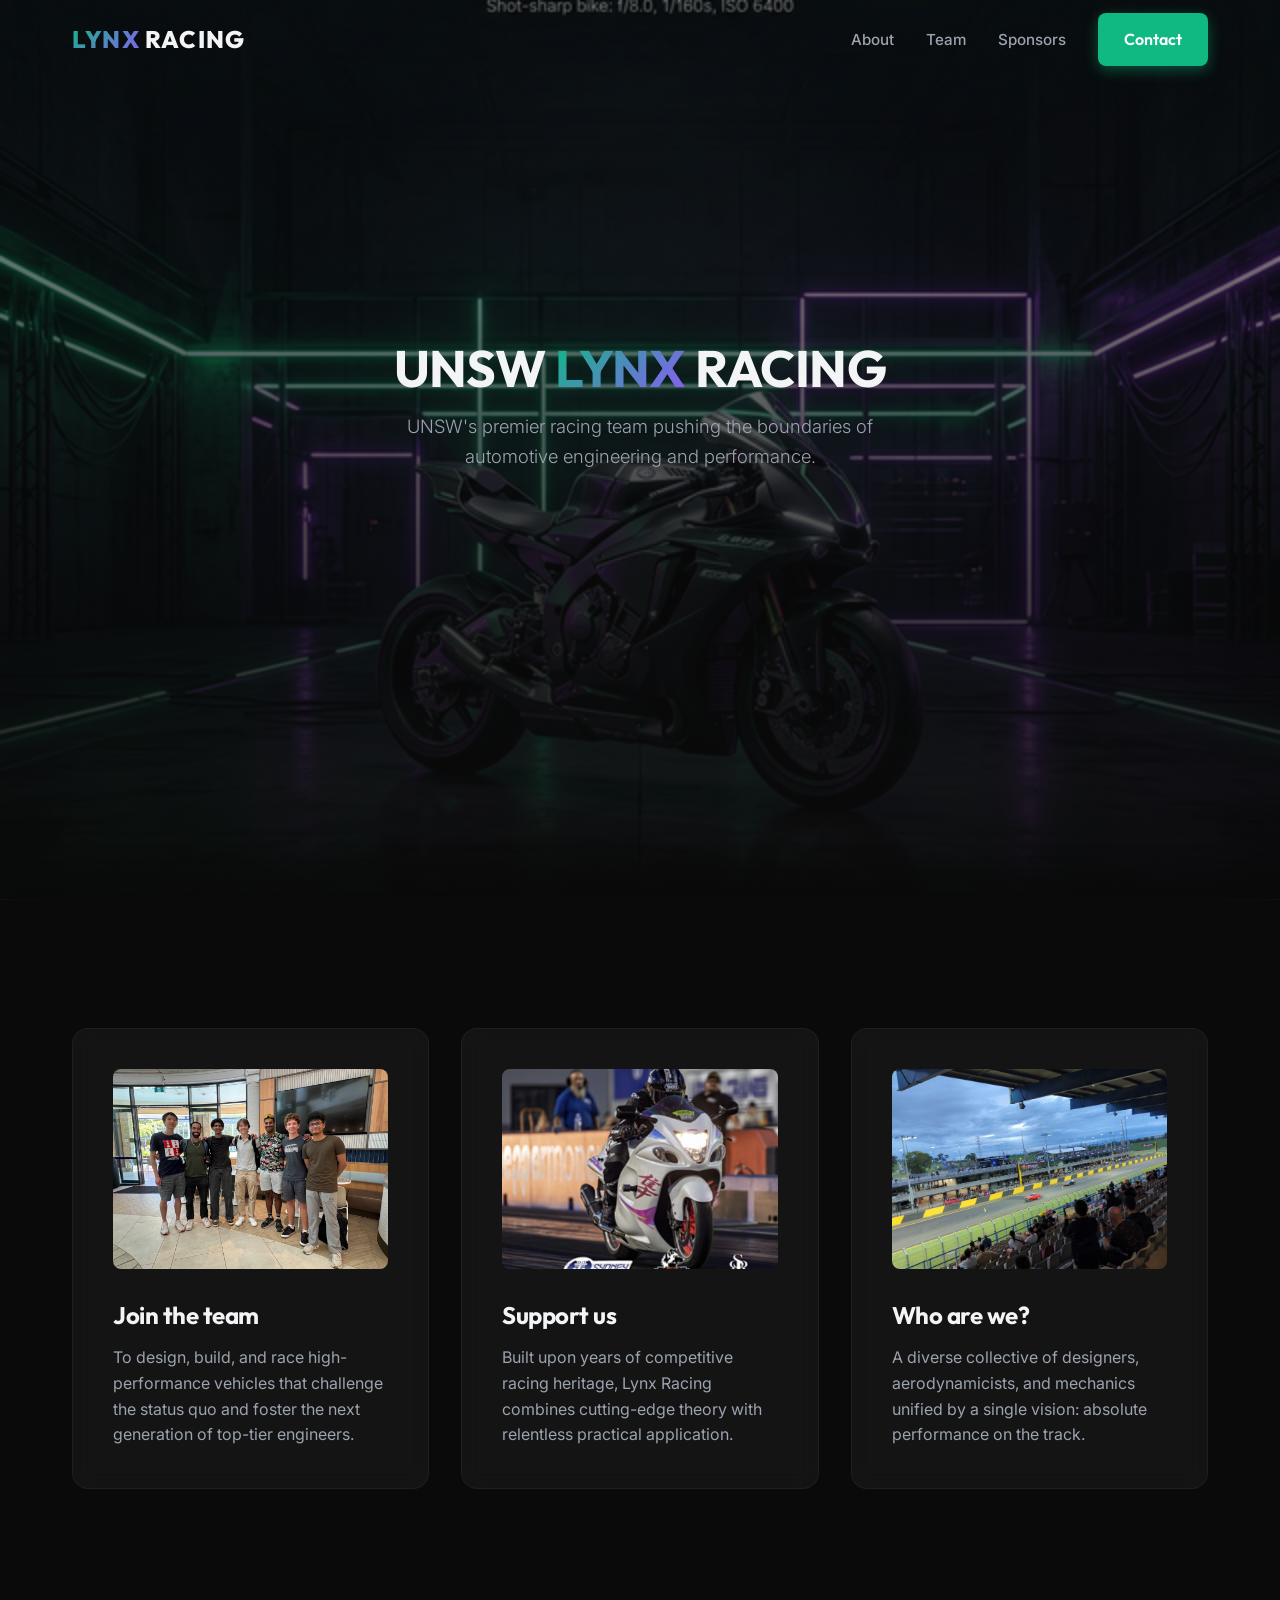
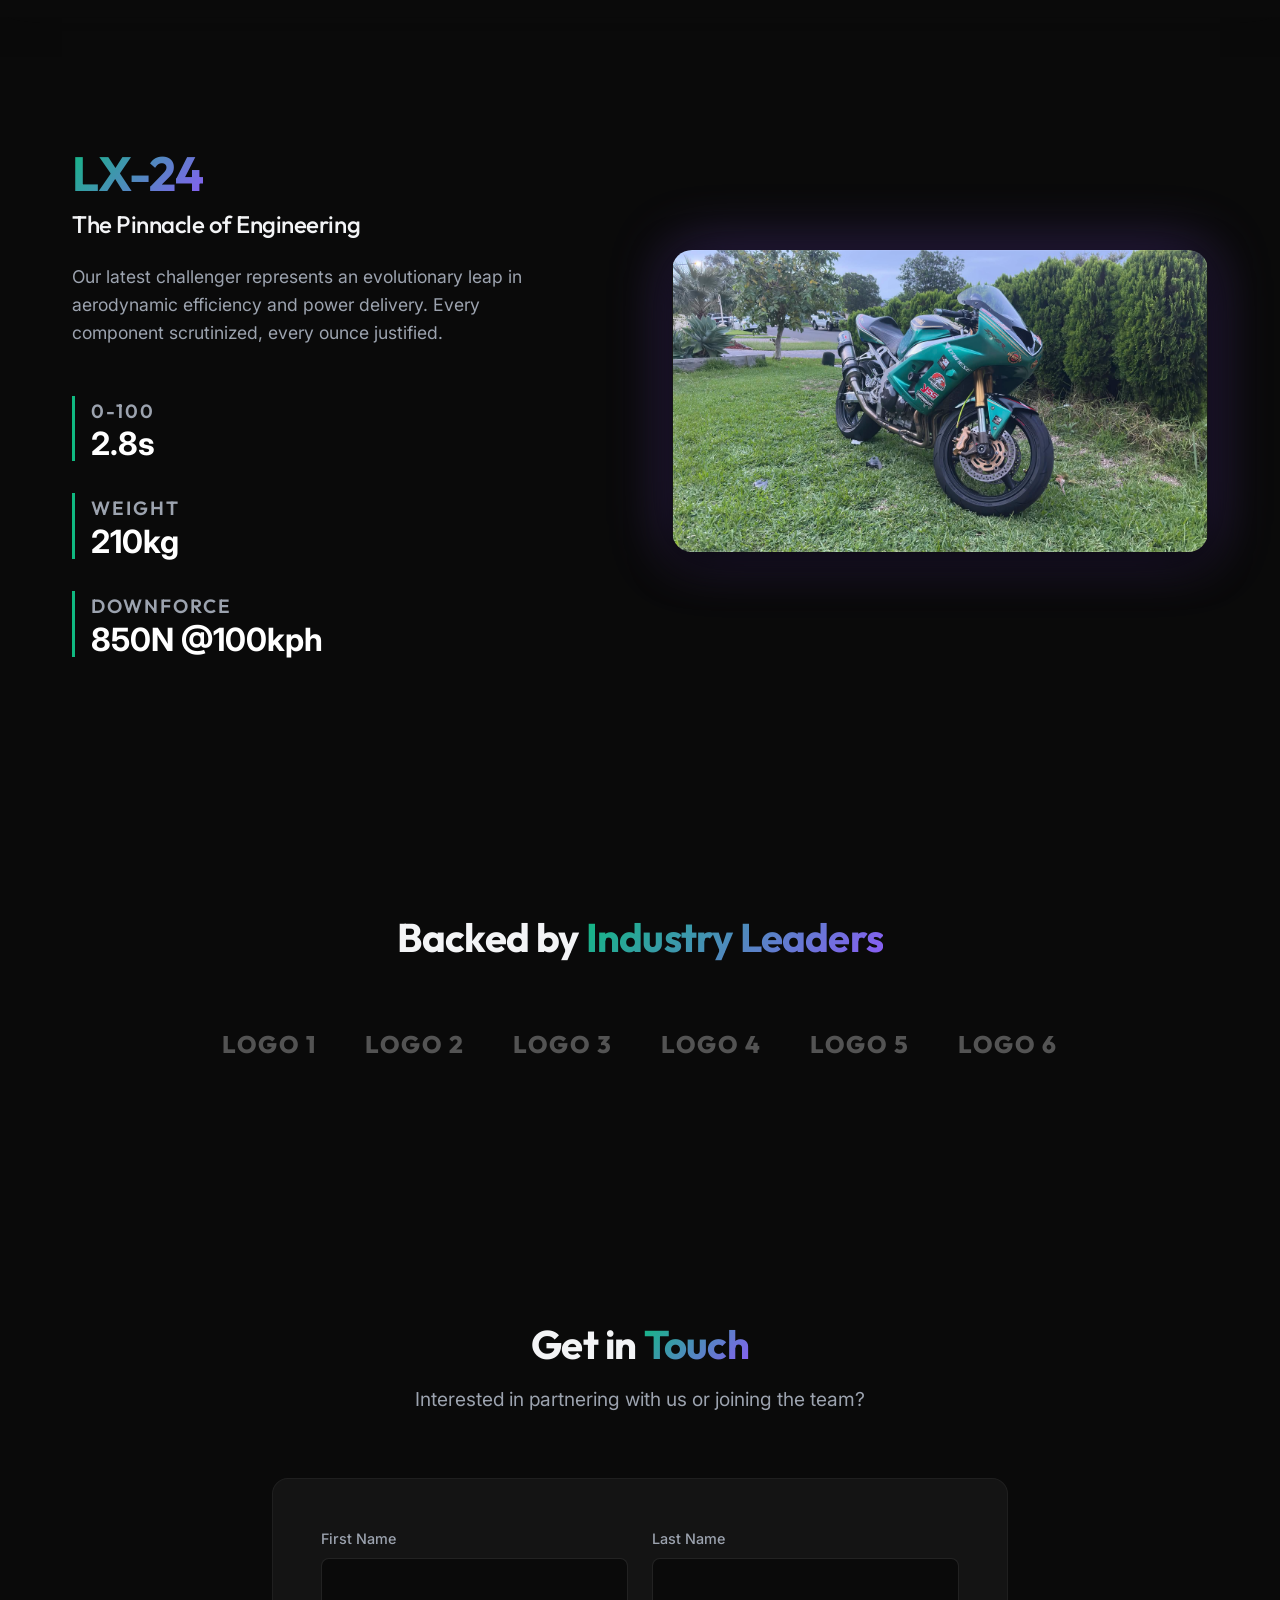
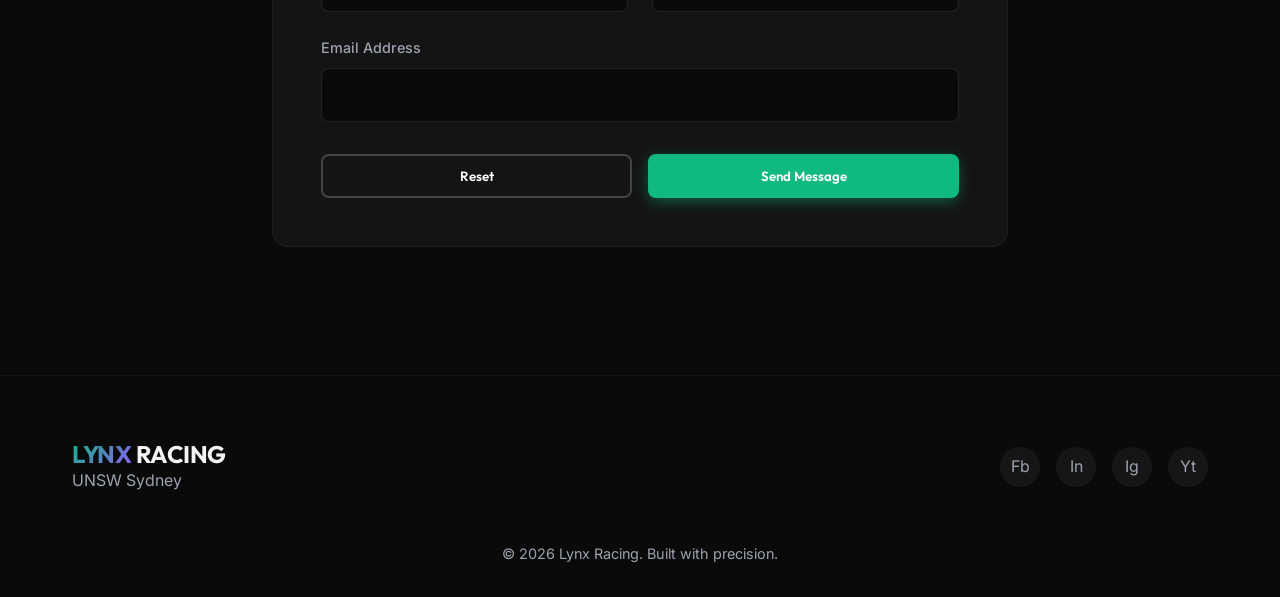
==== index.html @ f078e44c "Initialize repository and add clickable homepage cards and new pages" ====
<!DOCTYPE html>
<html lang="en">

<head>
    <meta charset="UTF-8">
    <meta name="viewport" content="width=device-width, initial-scale=1.0">
    <meta name="description" content="Lynx Racing Team - Precision, Speed, and Innovation">
    <title>Lynx Racing Team</title>
    <!-- Google Fonts: Outfit for Headings, Inter for Body -->
    <link rel="preconnect" href="https://fonts.googleapis.com">
    <link rel="preconnect" href="https://fonts.gstatic.com" crossorigin>
    <link
        href="https://fonts.googleapis.com/css2?family=Inter:wght@400;500;600&family=Outfit:wght@500;700;800&display=swap"
        rel="stylesheet">
    <link rel="stylesheet" href="styles.css">
</head>

<body>
    <nav class="navbar">
        <div class="nav-container">
            <div class="logo">
                <span class="text-gradient">LYNX</span> RACING
            </div>
            <ul class="nav-links">
                <li><a href="about.html">About</a></li>
                <li><a href="team.html">Team</a></li>
                <li><a href="index.html#sponsors">Sponsors</a></li>
                <li><a href="index.html#contact" class="btn-primary">Contact</a></li>
            </ul>
            <div class="hamburger">
                <span></span>
                <span></span>
                <span></span>
            </div>
        </div>
    </nav>

    <main>
        <!-- Hero Section -->
        <section id="home" class="hero">
            <div class="hero-content">
                <h1 class="reveal-up">UNSW <span class="text-gradient">LYNX</span> RACING</h1>
                <p class="reveal-up delay-1">UNSW's premier racing team pushing the boundaries of automotive engineering
                    and performance.</p>
            </div>


        </section>

        <!-- About/Features Section -->
        <section id="features" class="about-section">
            <div class="container">
                <div class="about-grid">
                    <a href="join.html" class="card-link"
                        style="text-decoration: none; color: inherit; display: block;">
                        <div class="about-card card-join reveal-up">
                            <img src="assets/join-team-photo.jpg" alt="Team Photo" class="card-image">
                            <h3>Join the team</h3>
                            <p>To design, build, and race high-performance vehicles that challenge the status quo and
                                foster
                                the next generation of top-tier engineers.</p>
                        </div>
                    </a>
                    <a href="support.html" class="card-link"
                        style="text-decoration: none; color: inherit; display: block;">
                        <div class="about-card card-support reveal-up delay-1">
                            <img src="assets/support-bikey-photo.jpg" alt="Bikey Photo" class="card-image">
                            <h3>Support us</h3>
                            <p>Built upon years of competitive racing heritage, Lynx Racing combines cutting-edge theory
                                with relentless practical application.</p>
                        </div>
                    </a>
                    <a href="who.html" class="card-link" style="text-decoration: none; color: inherit; display: block;">
                        <div class="about-card card-who reveal-up delay-2">
                            <img src="assets/who-field-photo.jpg" alt="Field Photo" class="card-image">
                            <h3>Who are we?</h3>
                            <p>A diverse collective of designers, aerodynamicists, and mechanics unified by a single
                                vision:
                                absolute performance on the track.</p>
                        </div>
                    </a>
                </div>
            </div>
        </section>

        <!-- Vehicle Section -->
        <section id="vehicle" class="vehicle-section">
            <div class="container container-split">
                <div class="vehicle-info reveal-up">
                    <h2 class="text-gradient">LX-24</h2>
                    <h3>The Pinnacle of Engineering</h3>
                    <p>Our latest challenger represents an evolutionary leap in aerodynamic efficiency and power
                        delivery. Every component scrutinized, every ounce justified.</p>

                    <div class="specs-grid">
                        <div class="spec-item">
                            <span class="spec-val">0-100</span>
                            <span class="spec-label">2.8s</span>
                        </div>
                        <div class="spec-item">
                            <span class="spec-val">Weight</span>
                            <span class="spec-label">210kg</span>
                        </div>
                        <div class="spec-item">
                            <span class="spec-val">Downforce</span>
                            <span class="spec-label">850N @100kph</span>
                        </div>
                    </div>
                </div>
                <div class="vehicle-visual reveal-up delay-1">
                    <div class="car-placeholder">
                        <div class="glow-orb"></div>
                        <span>[LX-24 Render Placeholder]</span>
                    </div>
                </div>
            </div>
        </section>

        <!-- Sponsors Section -->
        <section id="sponsors" class="sponsors-section">
            <div class="container">
                <div class="section-header reveal-up">
                    <h2>Backed by <span class="text-gradient">Industry Leaders</span></h2>
                </div>
                <div class="sponsor-grid reveal-up delay-1">
                    <div class="sponsor-logo">Logo 1</div>
                    <div class="sponsor-logo">Logo 2</div>
                    <div class="sponsor-logo">Logo 3</div>
                    <div class="sponsor-logo">Logo 4</div>
                    <div class="sponsor-logo">Logo 5</div>
                    <div class="sponsor-logo">Logo 6</div>
                </div>
            </div>
        </section>

        <!-- Contact Section -->
        <section id="contact" class="contact-section">
            <div class="container container-narrow">
                <div class="section-header reveal-up">
                    <h2>Get in <span class="text-gradient">Touch</span></h2>
                    <p>Interested in partnering with us or joining the team?</p>
                </div>

                <form class="contact-form reveal-up delay-1" id="contactForm">
                    <div class="form-row">
                        <div class="form-group">
                            <label for="firstName">First Name</label>
                            <input type="text" id="firstName" name="firstName" required>
                        </div>
                        <div class="form-group">
                            <label for="lastName">Last Name</label>
                            <input type="text" id="lastName" name="lastName" required>
                        </div>
                    </div>
                    <div class="form-group full-width">
                        <label for="email">Email Address</label>
                        <input type="email" id="email" name="email" required>
                    </div>
                    <div class="form-actions">
                        <button type="reset" class="btn-outline">Reset</button>
                        <button type="submit" class="btn-primary">Send Message</button>
                    </div>
                </form>
            </div>
        </section>
    </main>

    <footer>
        <div class="container">
            <div class="footer-content">
                <div class="footer-brand">
                    <h3><span class="text-gradient">LYNX</span> RACING</h3>
                    <p>UNSW Sydney</p>
                </div>
                <div class="social-links">
                    <a href="#" aria-label="Facebook">Fb</a>
                    <a href="#" aria-label="LinkedIn">In</a>
                    <a href="#" aria-label="Instagram">Ig</a>
                    <a href="#" aria-label="YouTube">Yt</a>
                </div>
            </div>
            <div class="footer-bottom">
                <p>&copy; 2026 Lynx Racing. Built with precision.</p>
            </div>
        </div>
    </footer>

    <script src="script.js"></script>
</body>

</html>
---- styles.css ----
/* --- CSS Variables & Tokens --- */
:root {
    /* Colors */
    --bg-dark: #0a0a0a;
    --bg-card: rgba(25, 25, 25, 0.7);
    --bg-card-hover: rgba(35, 35, 35, 0.9);

    --text-main: #f3f4f6;
    --text-muted: #9ca3af;

    /* Green / Purple Accents */
    --accent-primary: #10b981;
    /* Emerald Green */
    --accent-hover: #34d399;
    --accent-glow: rgba(16, 185, 129, 0.4);

    --accent-secondary: #8b5cf6;
    /* Vibrant Purple */
    --accent-secondary-glow: rgba(139, 92, 246, 0.4);

    /* Typography */
    --font-heading: 'Outfit', sans-serif;
    --font-body: 'Inter', sans-serif;

    /* Layout */
    --max-width: 1200px;
    --nav-height: 80px;

    /* Animations */
    --transition-fast: 0.2s cubic-bezier(0.4, 0, 0.2, 1);
    --transition-smooth: 0.4s cubic-bezier(0.16, 1, 0.3, 1);
}

/* --- Reset & Base --- */
* {
    margin: 0;
    padding: 0;
    box-sizing: border-box;
}

html {
    scroll-behavior: smooth;
    scroll-padding-top: var(--nav-height);
}

body {
    font-family: var(--font-body);
    background-color: var(--bg-dark);
    color: var(--text-main);
    line-height: 1.6;
    overflow-x: hidden;
    -webkit-font-smoothing: antialiased;
}

h1,
h2,
h3,
h4 {
    font-family: var(--font-heading);
    line-height: 1.2;
    letter-spacing: -0.02em;
}

a {
    color: inherit;
    text-decoration: none;
}

ul {
    list-style: none;
}

/* --- Typography Helpers --- */
.text-gradient {
    background: linear-gradient(135deg, var(--accent-primary) 0%, var(--accent-secondary) 100%);
    -webkit-background-clip: text;
    -webkit-text-fill-color: transparent;
    background-clip: text;
    display: inline-block;
}

/* --- Layout Containers --- */
.container {
    max-width: var(--max-width);
    margin: 0 auto;
    padding: 0 2rem;
}

.container-narrow {
    max-width: 800px;
}

.container-split {
    display: grid;
    grid-template-columns: 1fr 1fr;
    gap: 4rem;
    align-items: center;
}

section {
    padding: 8rem 0;
    position: relative;
}

.section-header {
    text-align: center;
    margin-bottom: 4rem;
}

.section-header h2 {
    font-size: 2.5rem;
    margin-bottom: 1rem;
}

.section-header p {
    color: var(--text-muted);
    font-size: 1.2rem;
}

/* --- Components --- */
/* Buttons */
.btn-primary,
.btn-outline {
    display: inline-flex;
    align-items: center;
    justify-content: center;
    padding: 0.75rem 1.5rem;
    border-radius: 8px;
    font-weight: 600;
    font-family: var(--font-heading);
    transition: var(--transition-smooth);
    cursor: pointer;
    border: 2px solid transparent;
}

.btn-primary {
    background-color: var(--accent-primary);
    color: #fff;
    box-shadow: 0 4px 14px var(--accent-glow);
}

.btn-primary:hover {
    background-color: var(--accent-hover);
    transform: translateY(-2px);
    box-shadow: 0 6px 20px var(--accent-glow);
}

.btn-outline {
    background-color: transparent;
    border-color: rgba(255, 255, 255, 0.2);
    color: #fff;
}

.btn-outline:hover {
    border-color: #fff;
    background-color: rgba(255, 255, 255, 0.05);
}

.btn-primary.lg,
.btn-outline.lg {
    padding: 1rem 2rem;
    font-size: 1.1rem;
}

/* Navigation */
.navbar {
    position: fixed;
    top: 0;
    width: 100%;
    height: var(--nav-height);
    z-index: 1000;
    transition: var(--transition-smooth);
    /* Glassmorphism start state */
    background: transparent;
    backdrop-filter: blur(0px);
    border-bottom: 1px solid transparent;
}

.navbar.scrolled {
    background: rgba(10, 10, 10, 0.85);
    backdrop-filter: blur(12px);
    border-bottom: 1px solid rgba(255, 255, 255, 0.1);
}

.nav-container {
    max-width: var(--max-width);
    margin: 0 auto;
    padding: 0 2rem;
    height: 100%;
    display: flex;
    justify-content: space-between;
    align-items: center;
}

.logo {
    font-family: var(--font-heading);
    font-weight: 800;
    font-size: 1.5rem;
    letter-spacing: 0.05em;
}

.nav-links {
    display: flex;
    align-items: center;
    gap: 2rem;
}

.nav-links a:not(.btn-primary) {
    font-size: 0.95rem;
    font-weight: 500;
    color: var(--text-muted);
    transition: var(--transition-fast);
}

.nav-links a:not(.btn-primary):hover {
    color: #fff;
}

.hamburger {
    display: none;
    flex-direction: column;
    gap: 5px;
    cursor: pointer;
}

.hamburger span {
    width: 25px;
    height: 2px;
    background: #fff;
    transition: var(--transition-fast);
}

/* Hero Section */
.hero {
    min-height: 100vh;
    display: flex;
    flex-direction: column;
    justify-content: center;
    align-items: center;
    position: relative;
    padding-top: calc(var(--nav-height) + 2rem);
    background: linear-gradient(to bottom, rgba(10, 10, 10, 0.4) 0%, rgba(10, 10, 10, 0.95) 100%),
        url('assets/hero-bg-bike.png') no-repeat center bottom / cover;
    background-attachment: fixed;
    background-color: var(--bg-dark);
    border-bottom: 1px solid rgba(255, 255, 255, 0.05);
}

.hero-content {
    max-width: var(--max-width);
    margin: 0 auto;
    padding: 0 2rem;
    position: relative;
    z-index: 2;
    text-align: center;
    margin-bottom: 2rem;
}

.hero h1 {
    font-size: clamp(2rem, 4vw, 3.5rem);
    font-weight: 700;
    letter-spacing: -0.01em;
    line-height: 1.1;
    margin-bottom: 1rem;
}

.hero p {
    font-size: clamp(1rem, 1.5vw, 1.15rem);
    font-weight: 300;
    color: var(--text-muted);
    max-width: 500px;
    margin: 0 auto 2.5rem auto;
}

.hero-actions {
    display: flex;
    gap: 1.5rem;
    justify-content: center;
}




.about-section {
    position: relative;
    background-color: var(--bg-dark);
    z-index: 5;
    box-shadow: 0 -20px 40px rgba(10, 10, 10, 0.95);
}

.about-grid {
    display: grid;
    grid-template-columns: repeat(auto-fit, minmax(300px, 1fr));
    gap: 2rem;
}

.about-card {
    background: var(--bg-card);
    border: 1px solid rgba(255, 255, 255, 0.05);
    padding: 2.5rem;
    border-radius: 16px;
    transition: var(--transition-smooth);
    position: relative;
    overflow: hidden;
    z-index: 1;
    backdrop-filter: blur(10px);
}

.about-card:hover {
    background: rgba(35, 35, 35, 0.95);
    transform: translateY(-5px);
    border-color: rgba(255, 255, 255, 0.1);
    box-shadow: 0 10px 30px rgba(0, 0, 0, 0.5);
}

.card-image {
    width: 100%;
    height: 200px;
    object-fit: cover;
    border-radius: 8px;
    margin-bottom: 1.5rem;
}

.about-card h3 {
    font-size: 1.5rem;
    margin-bottom: 1rem;
    position: relative;
    z-index: 2;
}

.about-card p {
    color: var(--text-muted);
    position: relative;
    z-index: 2;
}

/* Vehicle Section */
.vehicle-info h2 {
    font-size: 3rem;
    margin-bottom: 0.5rem;
}

.vehicle-info h3 {
    font-size: 1.5rem;
    color: var(--text-main);
    margin-bottom: 1.5rem;
    font-weight: 500;
}

.vehicle-info p {
    color: var(--text-muted);
    font-size: 1.1rem;
    margin-bottom: 3rem;
    max-width: 450px;
}

.specs-grid {
    display: grid;
    grid-gap: 2rem;
}

.spec-item {
    display: flex;
    flex-direction: column;
    border-left: 3px solid var(--accent-primary);
    padding-left: 1rem;
}

.spec-val {
    font-family: var(--font-heading);
    font-size: 1.2rem;
    color: var(--text-muted);
    text-transform: uppercase;
    letter-spacing: 0.1em;
    font-weight: 600;
}

.spec-label {
    font-size: 2rem;
    font-weight: 700;
    color: #fff;
    line-height: 1.1;
}

.car-placeholder {
    width: 100%;
    aspect-ratio: 16/9;
    background: url('assets/vehicle-photo.jpg') no-repeat center center / cover;
    border-radius: 20px;
    border: 1px solid rgba(255, 255, 255, 0.05);
    display: flex;
    align-items: center;
    justify-content: center;
    position: relative;
    overflow: hidden;
    box-shadow: 0 10px 40px rgba(0, 0, 0, 0.8), 0 0 60px var(--accent-secondary-glow);
}

.car-placeholder span {
    display: none;
}

.glow-orb {
    position: absolute;
    width: 300px;
    height: 300px;
    background: linear-gradient(90deg, var(--accent-primary), var(--accent-secondary));
    filter: blur(100px);
    opacity: 0.1;
    border-radius: 50%;
    top: 50%;
    left: 50%;
    transform: translate(-50%, -50%);
    pointer-events: none;
}

/* Sponsors */
.sponsor-grid {
    display: flex;
    flex-wrap: wrap;
    justify-content: center;
    gap: 3rem;
    opacity: 0.5;
}

.sponsor-logo {
    font-size: 1.5rem;
    font-weight: 800;
    font-family: var(--font-heading);
    letter-spacing: 2px;
    text-transform: uppercase;
    color: rgba(255, 255, 255, 0.3);
    transition: var(--transition-fast);
}

.sponsor-logo:hover {
    color: rgba(255, 255, 255, 0.8);
}

/* Form Styles */
.contact-form {
    background: var(--bg-card);
    padding: 3rem;
    border-radius: 16px;
    border: 1px solid rgba(255, 255, 255, 0.05);
}

.form-row {
    display: grid;
    grid-template-columns: 1fr 1fr;
    gap: 1.5rem;
    margin-bottom: 1.5rem;
}

.form-group {
    display: flex;
    flex-direction: column;
    gap: 0.5rem;
}

.form-group.full-width {
    margin-bottom: 2rem;
}

label {
    font-size: 0.9rem;
    font-weight: 500;
    color: var(--text-muted);
}

input {
    background: rgba(0, 0, 0, 0.5);
    border: 1px solid rgba(255, 255, 255, 0.1);
    border-radius: 8px;
    padding: 1rem;
    color: #fff;
    font-family: var(--font-body);
    font-size: 1rem;
    transition: var(--transition-fast);
}

input:focus {
    outline: none;
    border-color: var(--accent-primary);
    box-shadow: 0 0 0 1px var(--accent-primary);
}

.form-actions {
    display: flex;
    justify-content: stretch;
    gap: 1rem;
}

.form-actions button {
    flex: 1;
}

/* Footer */
footer {
    border-top: 1px solid rgba(255, 255, 255, 0.05);
    padding: 4rem 0 2rem 0;
}

.footer-content {
    display: flex;
    justify-content: space-between;
    align-items: center;
    margin-bottom: 3rem;
}

.footer-brand h3 {
    font-size: 1.5rem;
}

.footer-brand p {
    color: var(--text-muted);
}

.social-links {
    display: flex;
    gap: 1rem;
}

.social-links a {
    display: flex;
    align-items: center;
    justify-content: center;
    width: 40px;
    height: 40px;
    border-radius: 50%;
    background: rgba(255, 255, 255, 0.05);
    color: var(--text-muted);
    transition: var(--transition-fast);
}

.social-links a:hover {
    background: var(--accent-primary);
    color: #fff;
    transform: translateY(-2px);
}

.footer-bottom {
    text-align: center;
    color: var(--text-muted);
    font-size: 0.9rem;
}

/* --- Utilities & Reveal Animations --- */
.reveal-up {
    opacity: 0;
    transform: translateY(30px);
    transition: all 0.8s cubic-bezier(0.16, 1, 0.3, 1);
}

.reveal-up.active {
    opacity: 1;
    transform: translateY(0);
}

.delay-1 {
    transition-delay: 0.1s;
}

.delay-2 {
    transition-delay: 0.2s;
}

/* Responsive adjustments */
@media (max-width: 768px) {
    .nav-links {
        display: none;
        /* Hide for now on mobile, needs JS to toggle */
    }

    .hamburger {
        display: flex;
    }

    .hero-actions {
        flex-direction: column;
    }

    .container-split {
        grid-template-columns: 1fr;
    }

    .form-row {
        grid-template-columns: 1fr;
    }
}
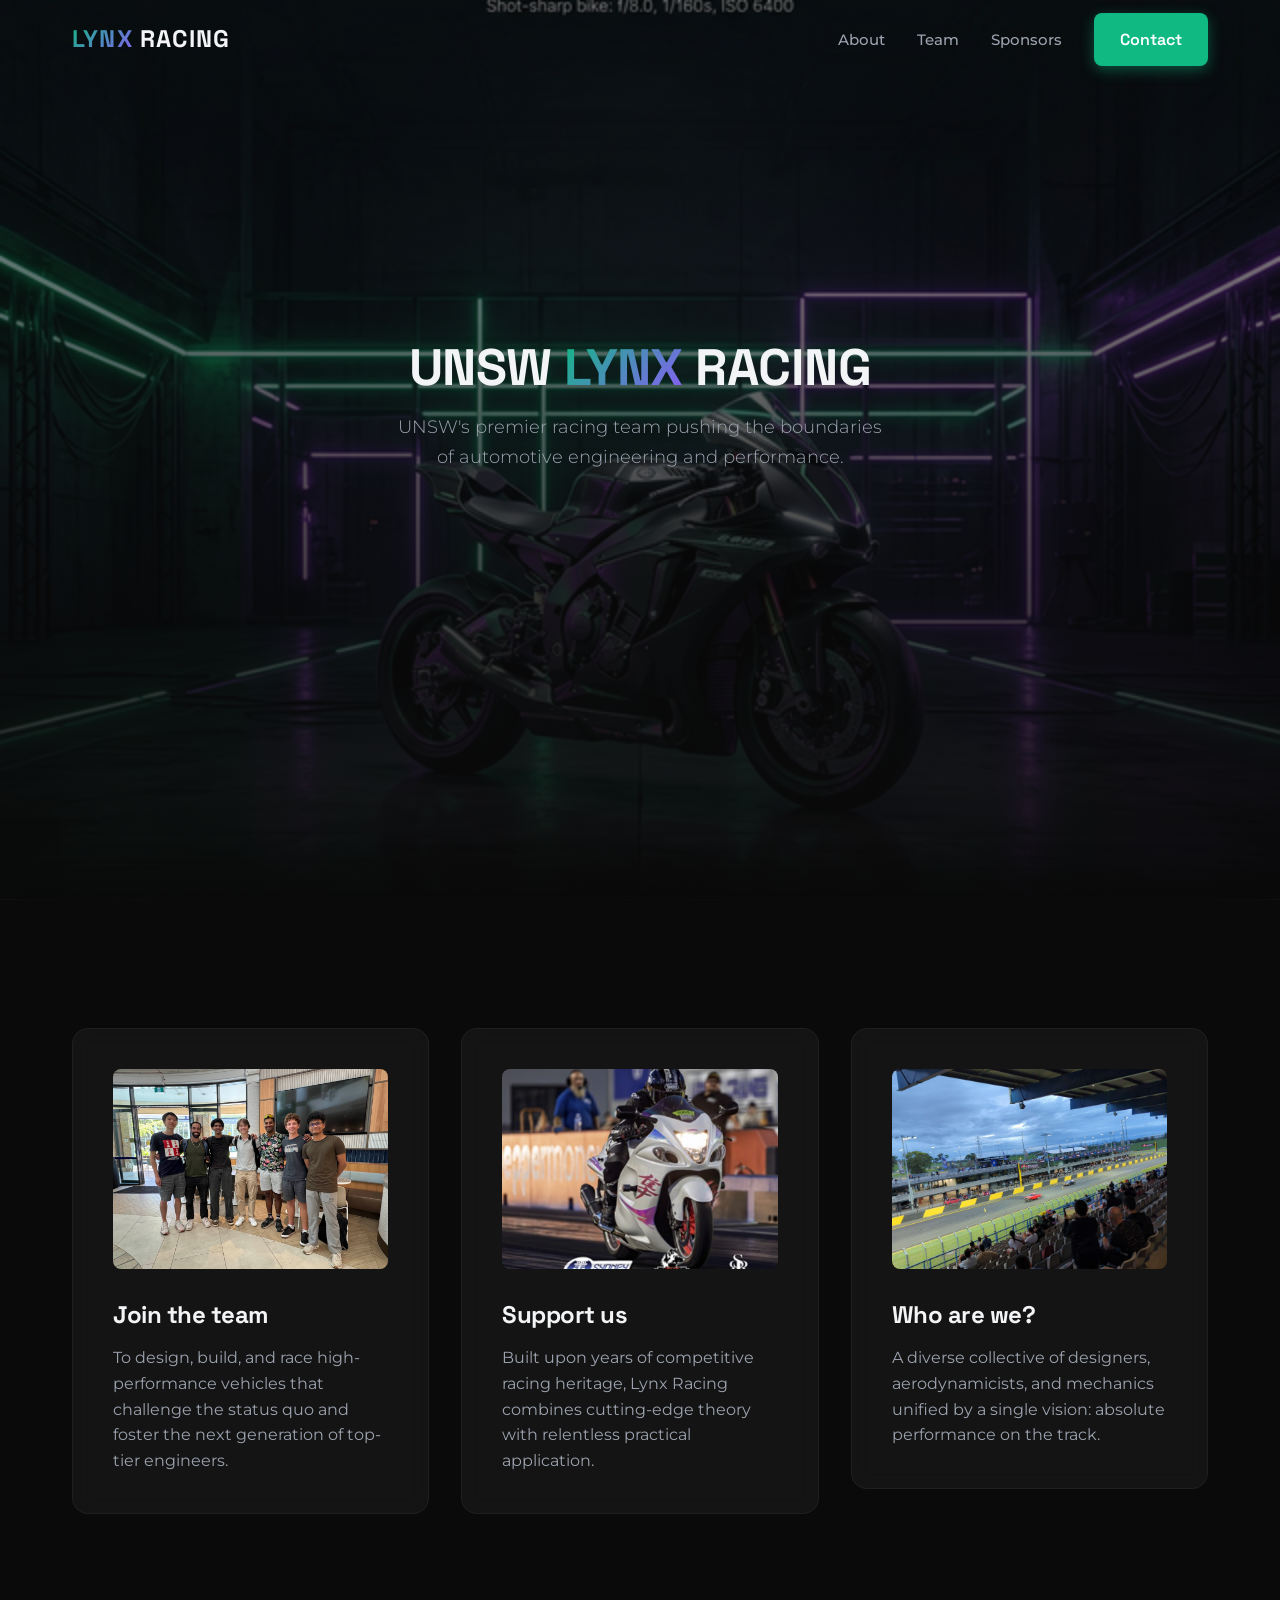
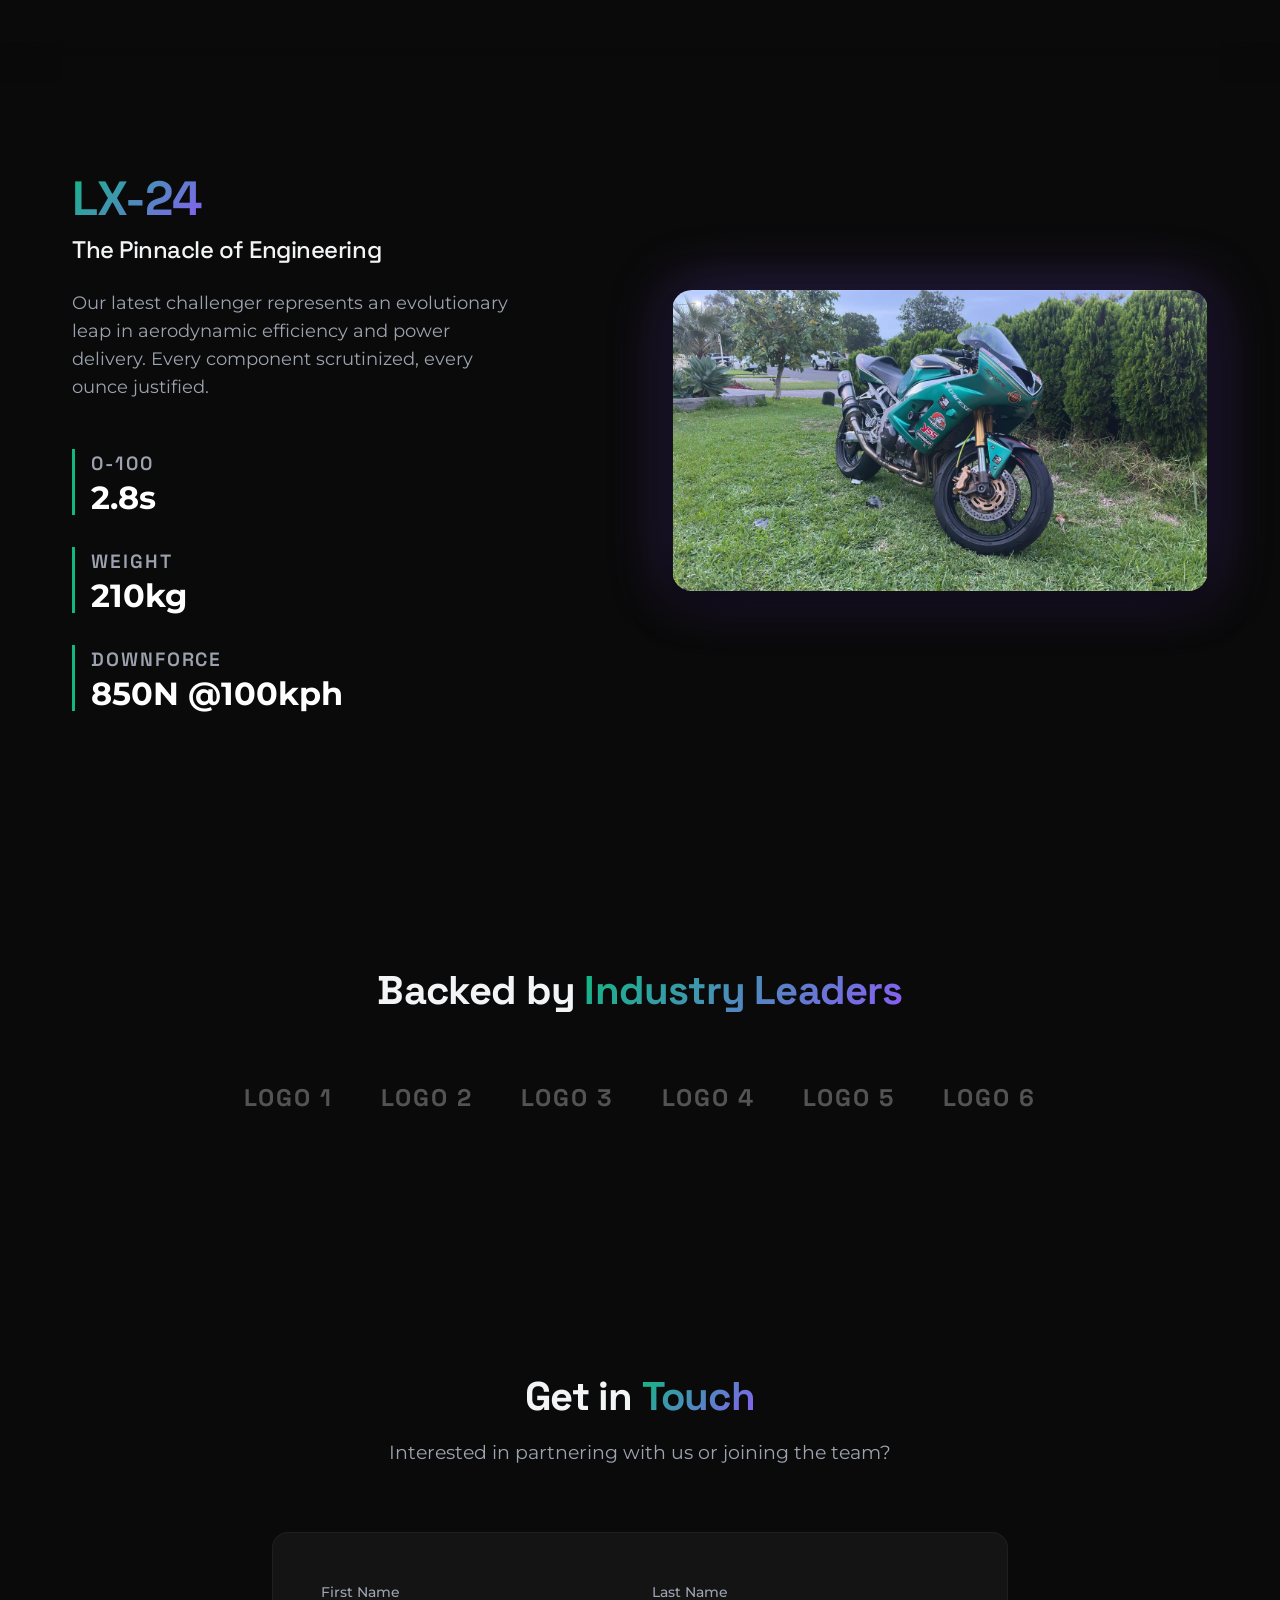
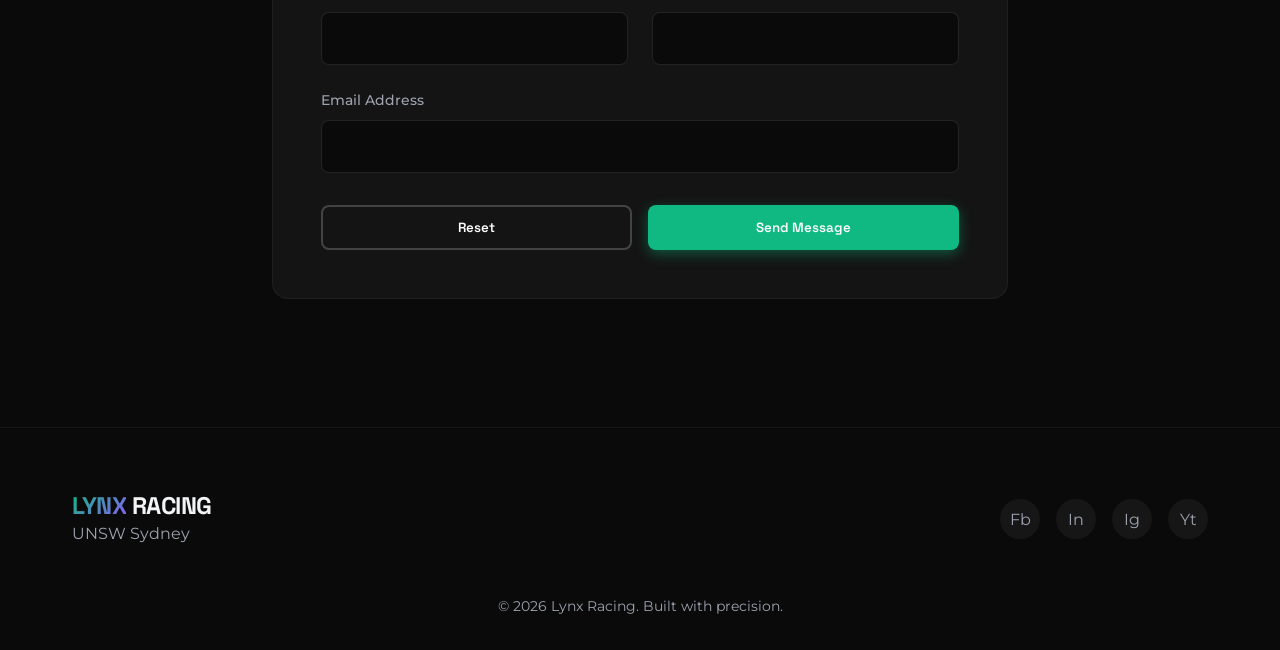
==== commit cc58d6a5: "style: update font family to Space Grotesk and Montserrat" ====
--- a/index.html
+++ b/index.html
@@ -6,11 +6,11 @@
     <meta name="viewport" content="width=device-width, initial-scale=1.0">
     <meta name="description" content="Lynx Racing Team - Precision, Speed, and Innovation">
     <title>Lynx Racing Team</title>
-    <!-- Google Fonts: Outfit for Headings, Inter for Body -->
+    <!-- Google Fonts: Space Grotesk for Headings, Montserrat for Body -->
     <link rel="preconnect" href="https://fonts.googleapis.com">
     <link rel="preconnect" href="https://fonts.gstatic.com" crossorigin>
     <link
-        href="https://fonts.googleapis.com/css2?family=Inter:wght@400;500;600&family=Outfit:wght@500;700;800&display=swap"
+        href="https://fonts.googleapis.com/css2?family=Montserrat:wght@300;400;500;600&family=Space+Grotesk:wght@500;700;800&display=swap"
         rel="stylesheet">
     <link rel="stylesheet" href="styles.css">
 </head>
--- a/styles.css
+++ b/styles.css
@@ -19,8 +19,8 @@
     --accent-secondary-glow: rgba(139, 92, 246, 0.4);
 
     /* Typography */
-    --font-heading: 'Outfit', sans-serif;
-    --font-body: 'Inter', sans-serif;
+    --font-heading: 'Space Grotesk', sans-serif;
+    --font-body: 'Montserrat', sans-serif;
 
     /* Layout */
     --max-width: 1200px;
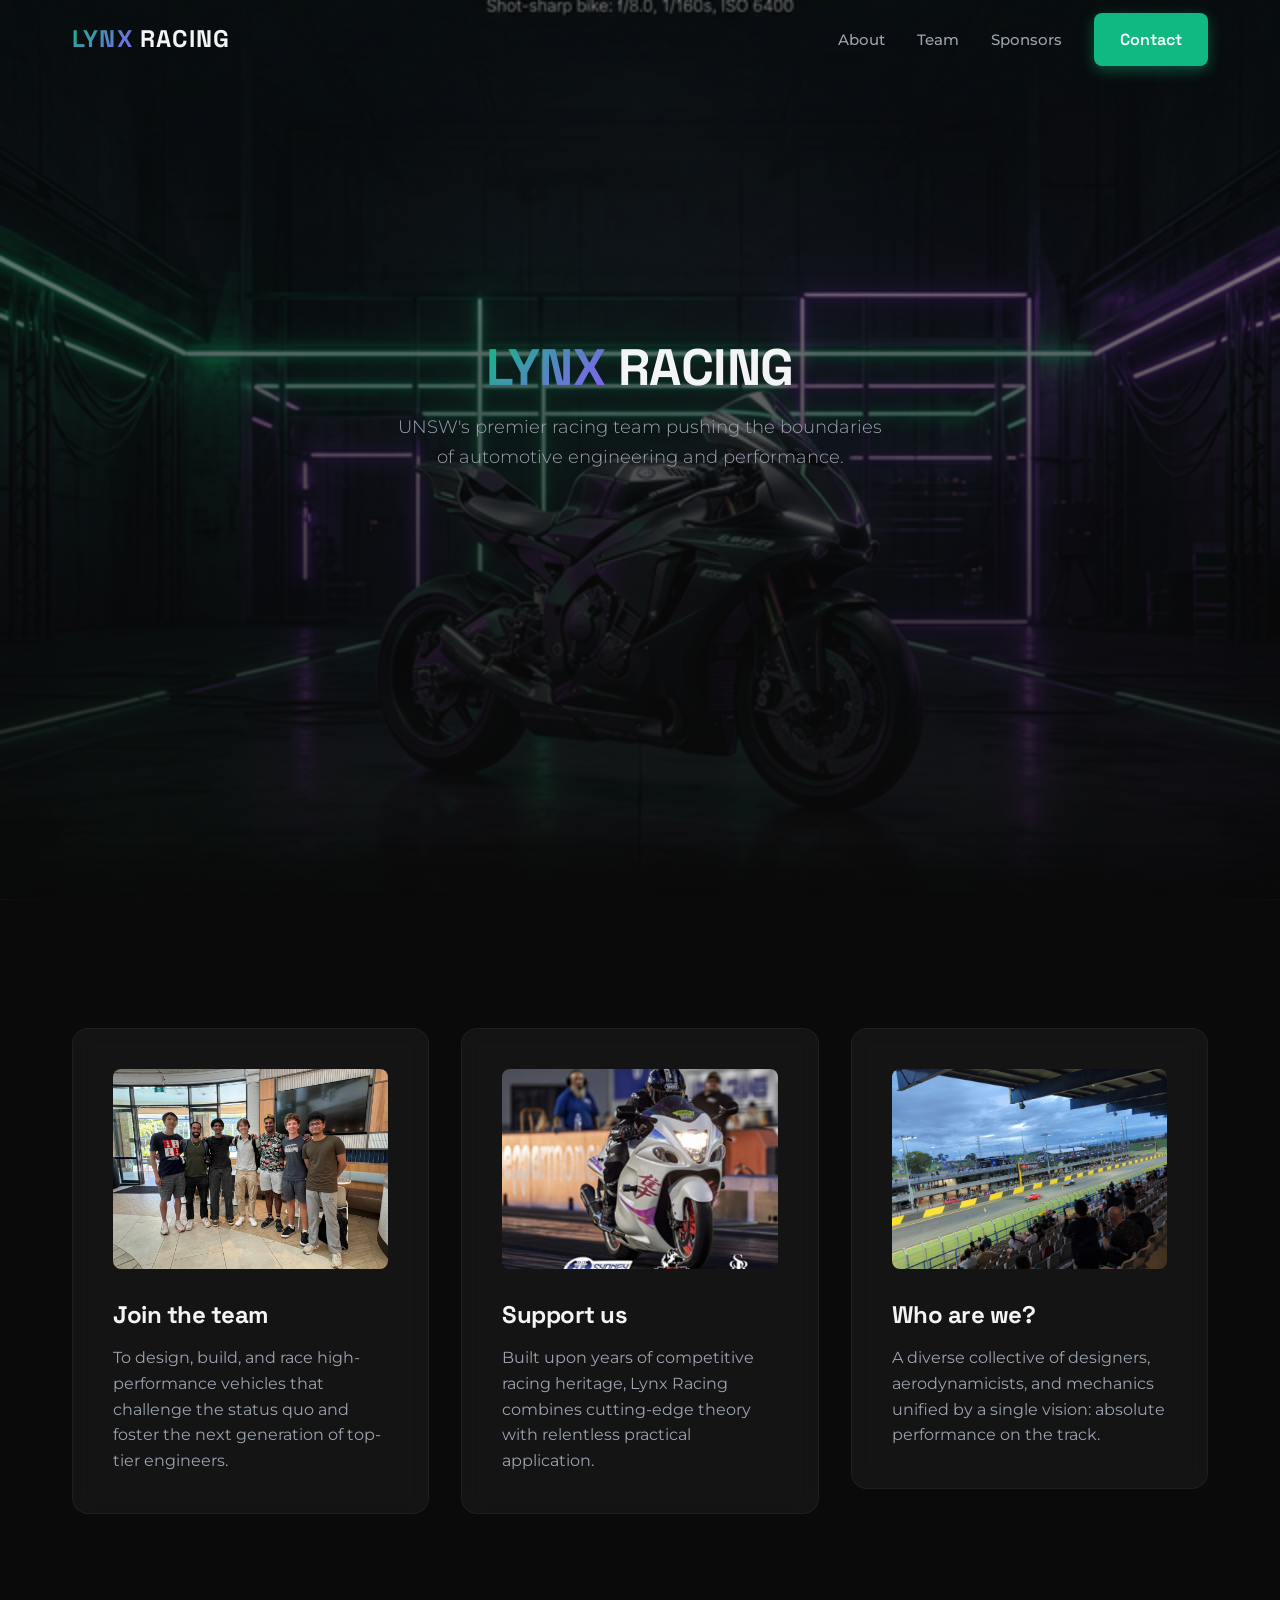
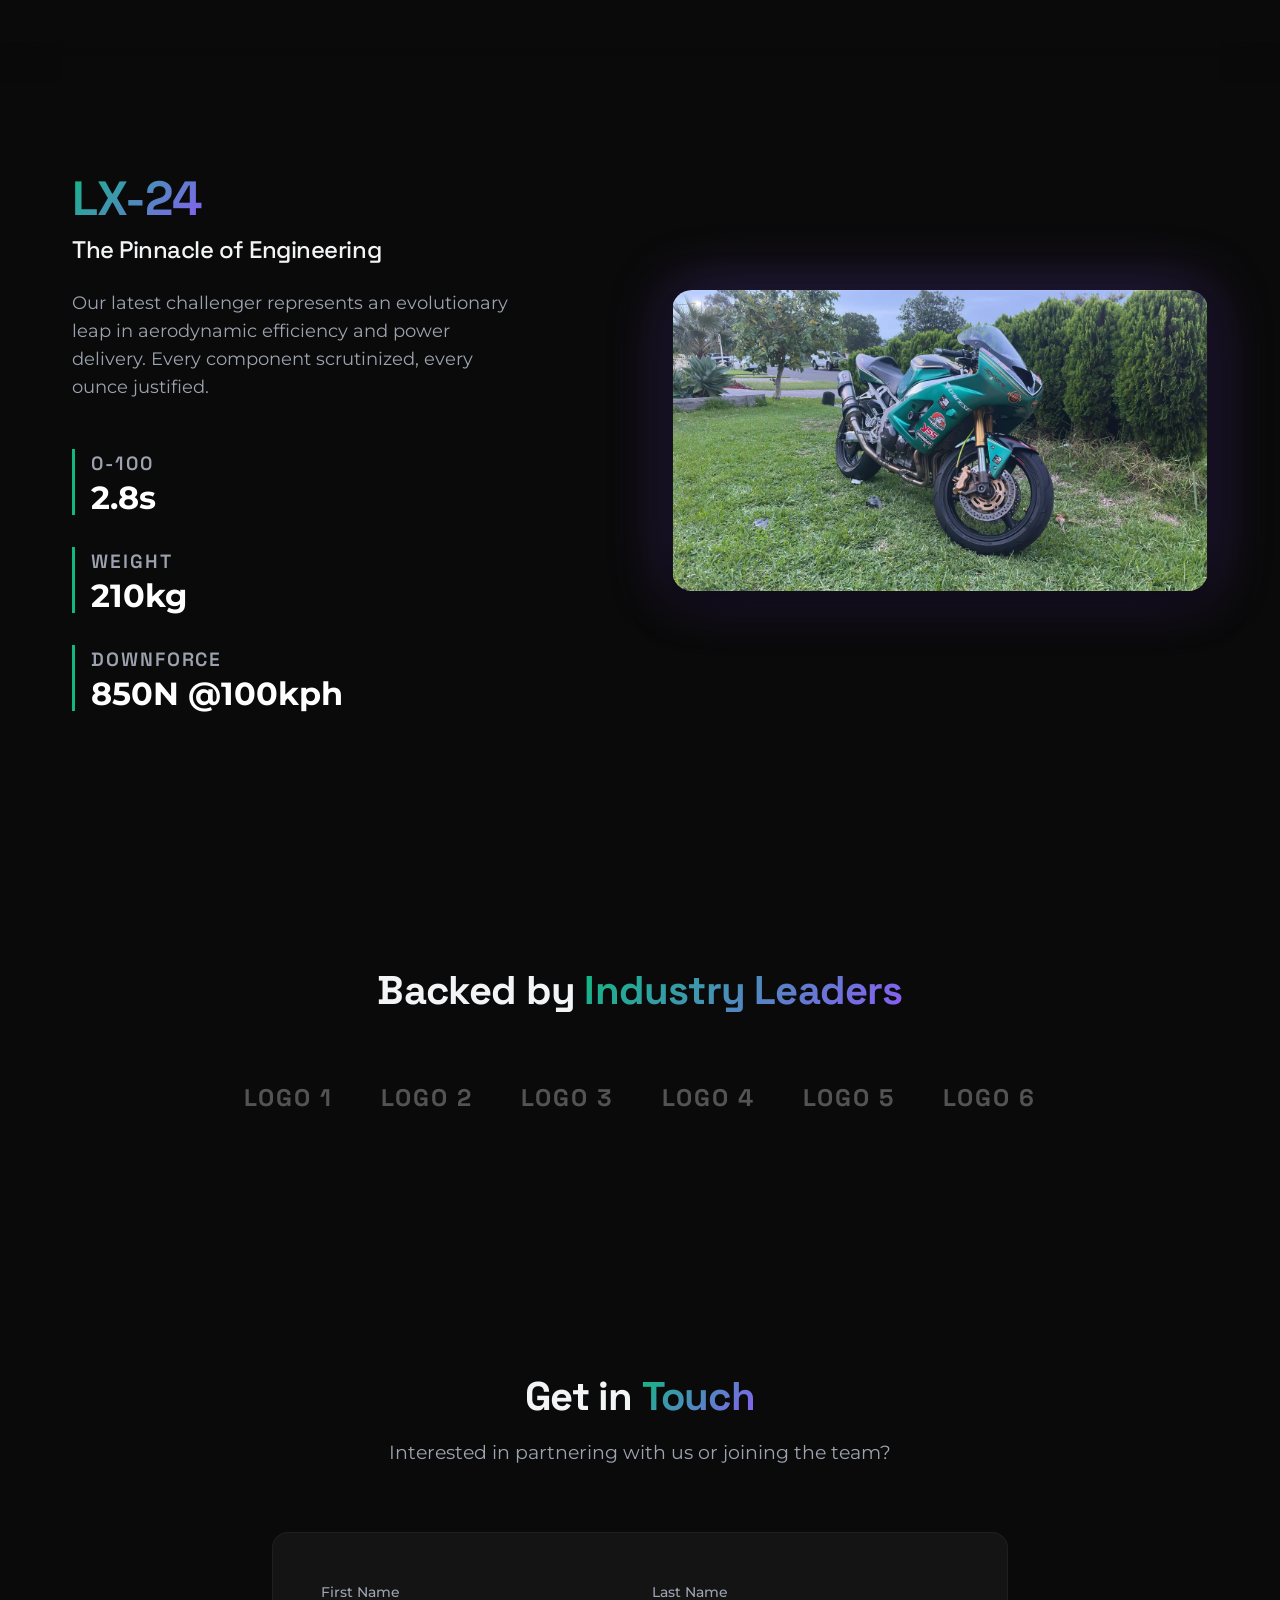
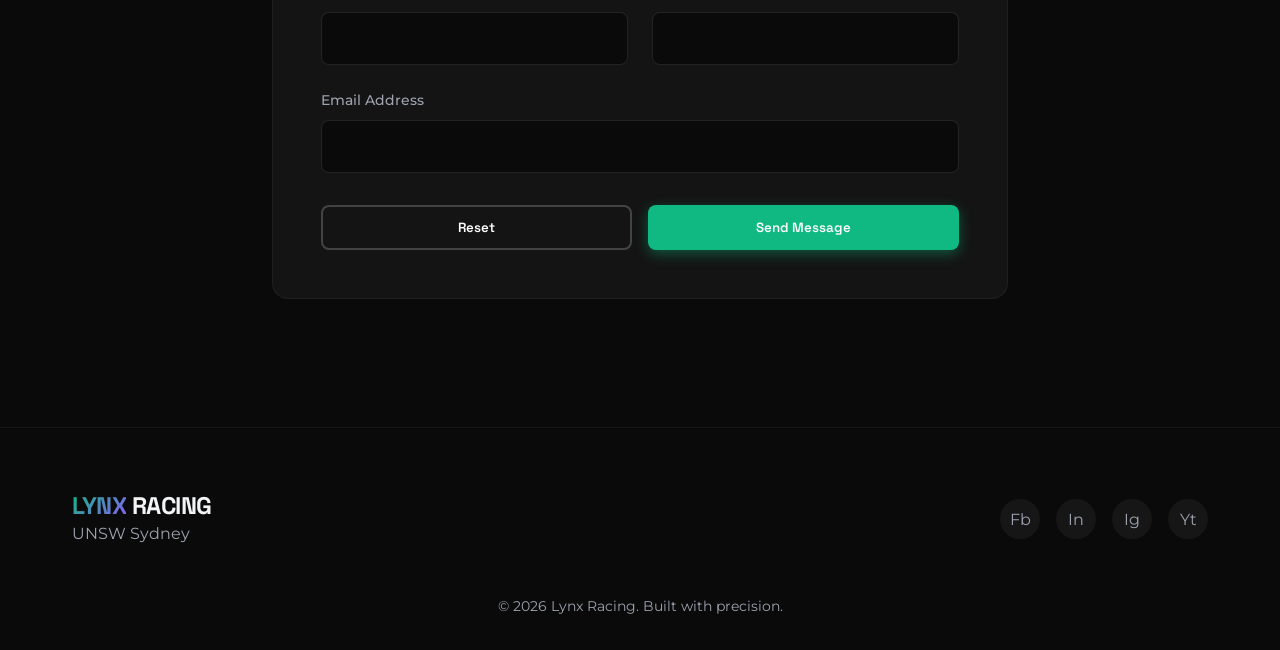
==== commit a186c3fc: "content: update hero title to remove UNSW prefix" ====
--- a/index.html
+++ b/index.html
@@ -39,7 +39,7 @@
         <!-- Hero Section -->
         <section id="home" class="hero">
             <div class="hero-content">
-                <h1 class="reveal-up">UNSW <span class="text-gradient">LYNX</span> RACING</h1>
+                <h1 class="reveal-up"><span class="text-gradient">LYNX</span> RACING</h1>
                 <p class="reveal-up delay-1">UNSW's premier racing team pushing the boundaries of automotive engineering
                     and performance.</p>
             </div>
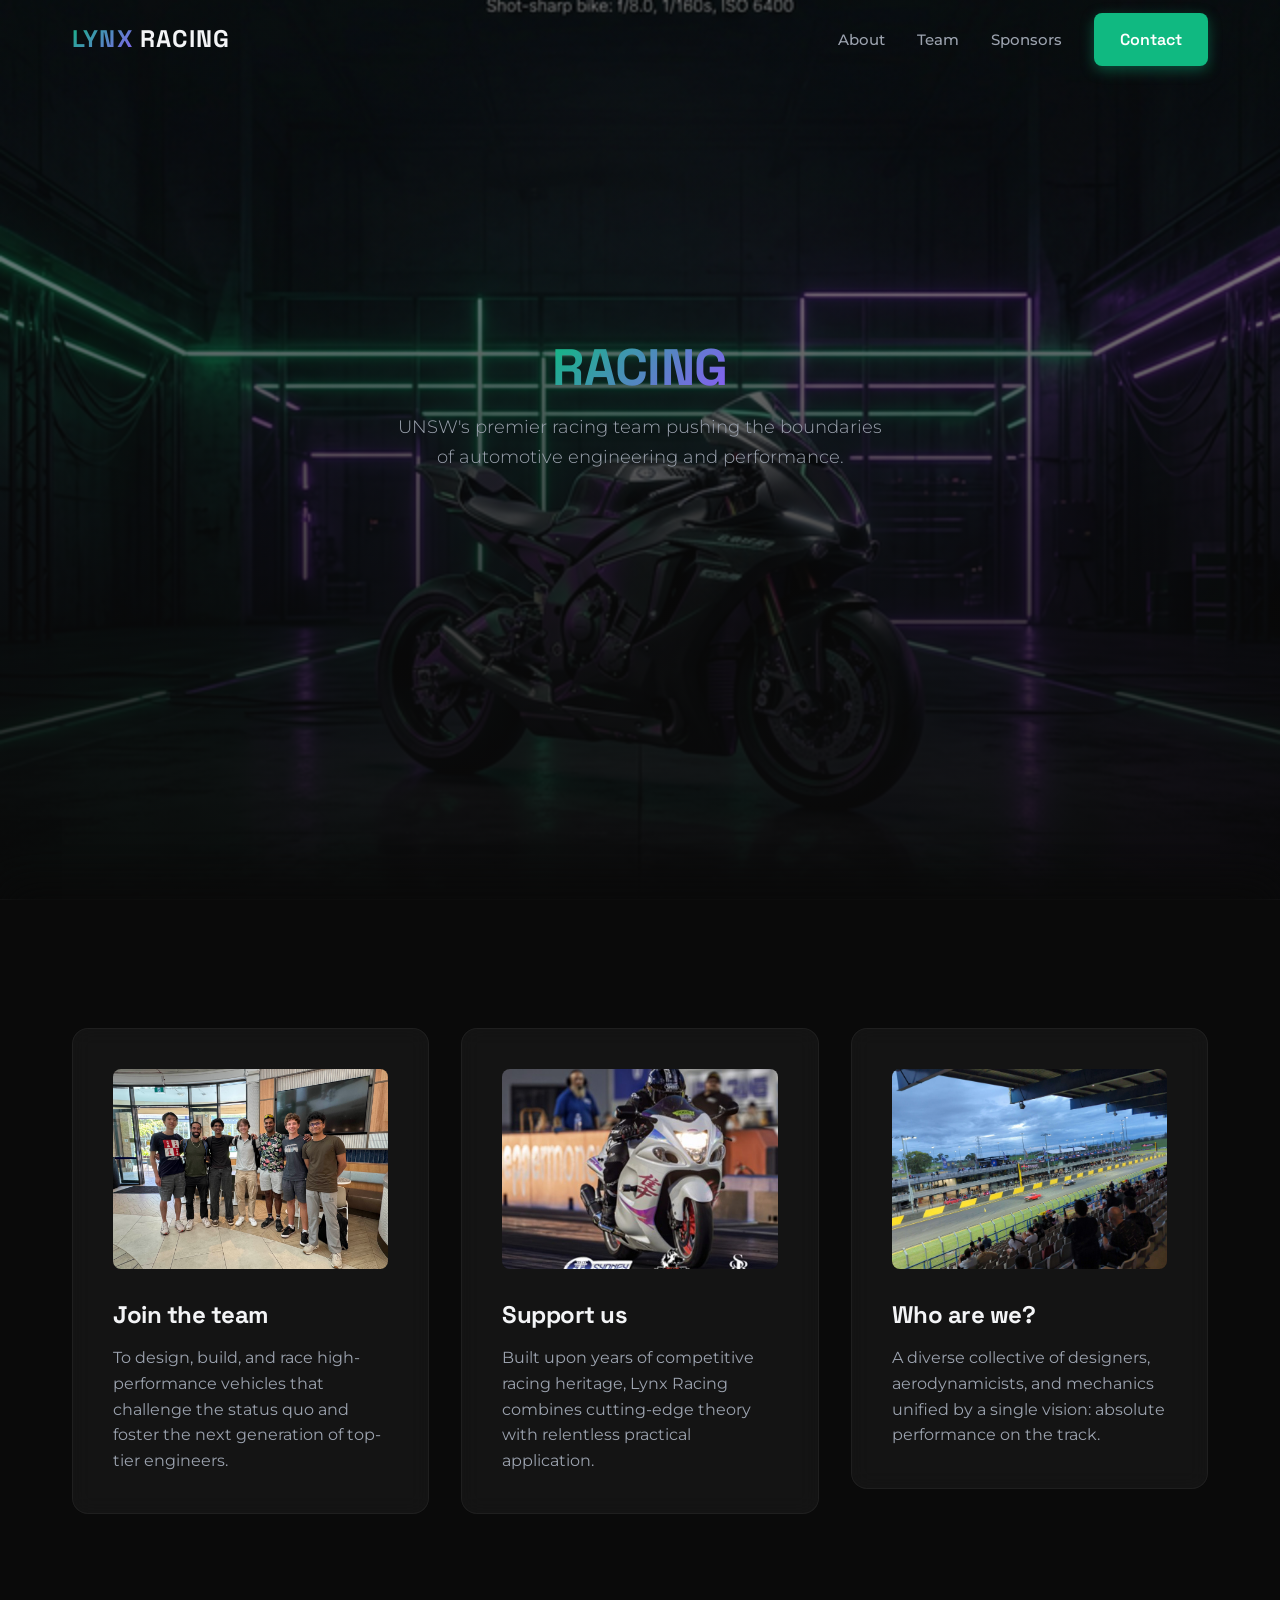
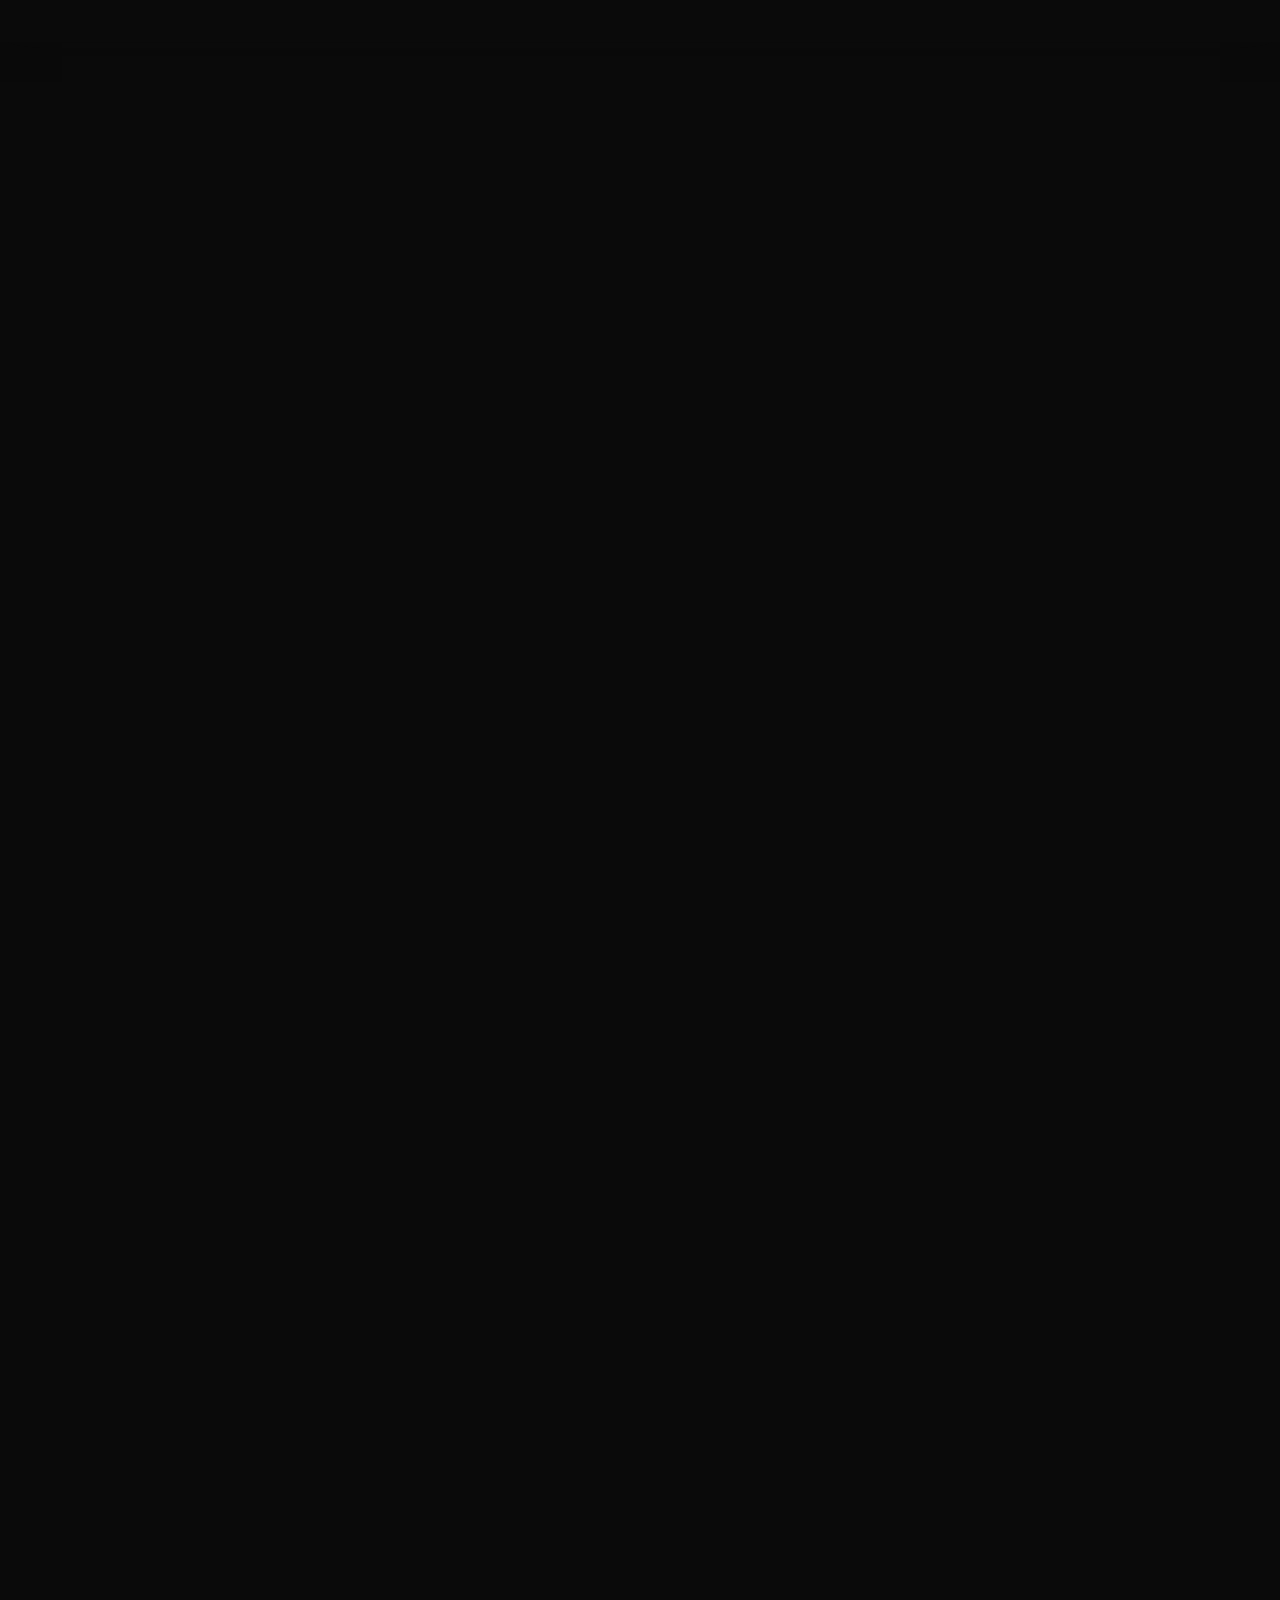
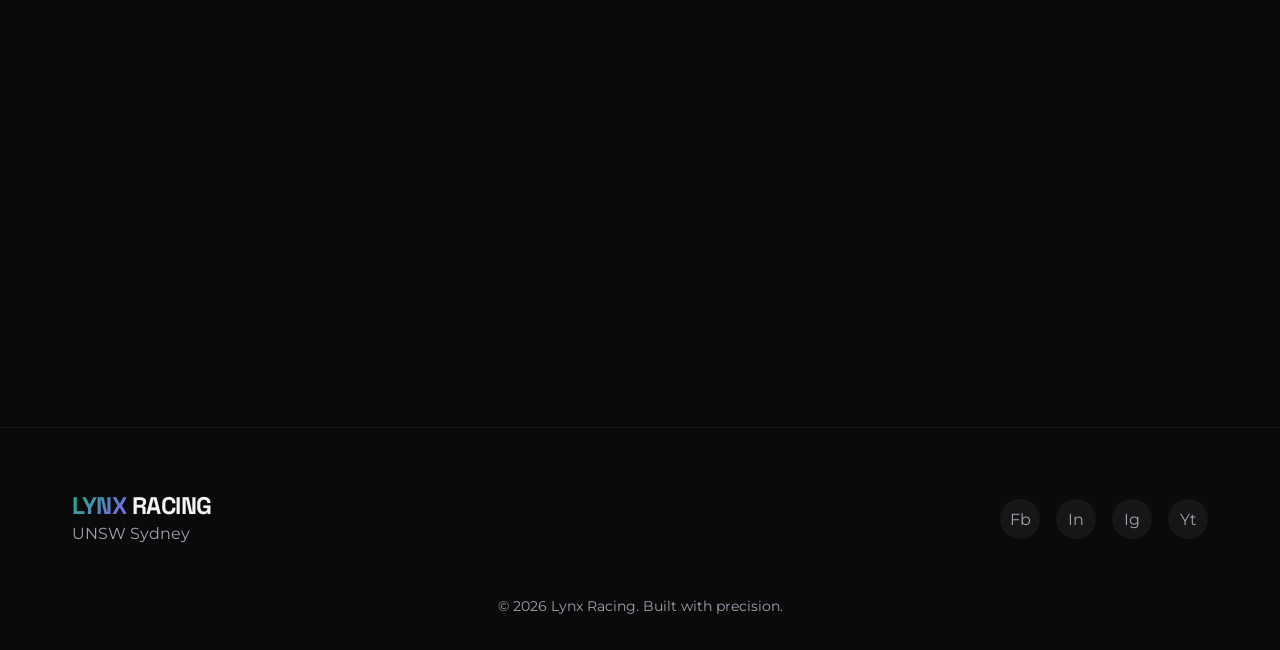
==== commit c6330f4e: "content: update hero title to only say RACING" ====
--- a/index.html
+++ b/index.html
@@ -39,7 +39,7 @@
         <!-- Hero Section -->
         <section id="home" class="hero">
             <div class="hero-content">
-                <h1 class="reveal-up"><span class="text-gradient">LYNX</span> RACING</h1>
+                <h1 class="reveal-up"><span class="text-gradient">RACING</span></h1>
                 <p class="reveal-up delay-1">UNSW's premier racing team pushing the boundaries of automotive engineering
                     and performance.</p>
             </div>
